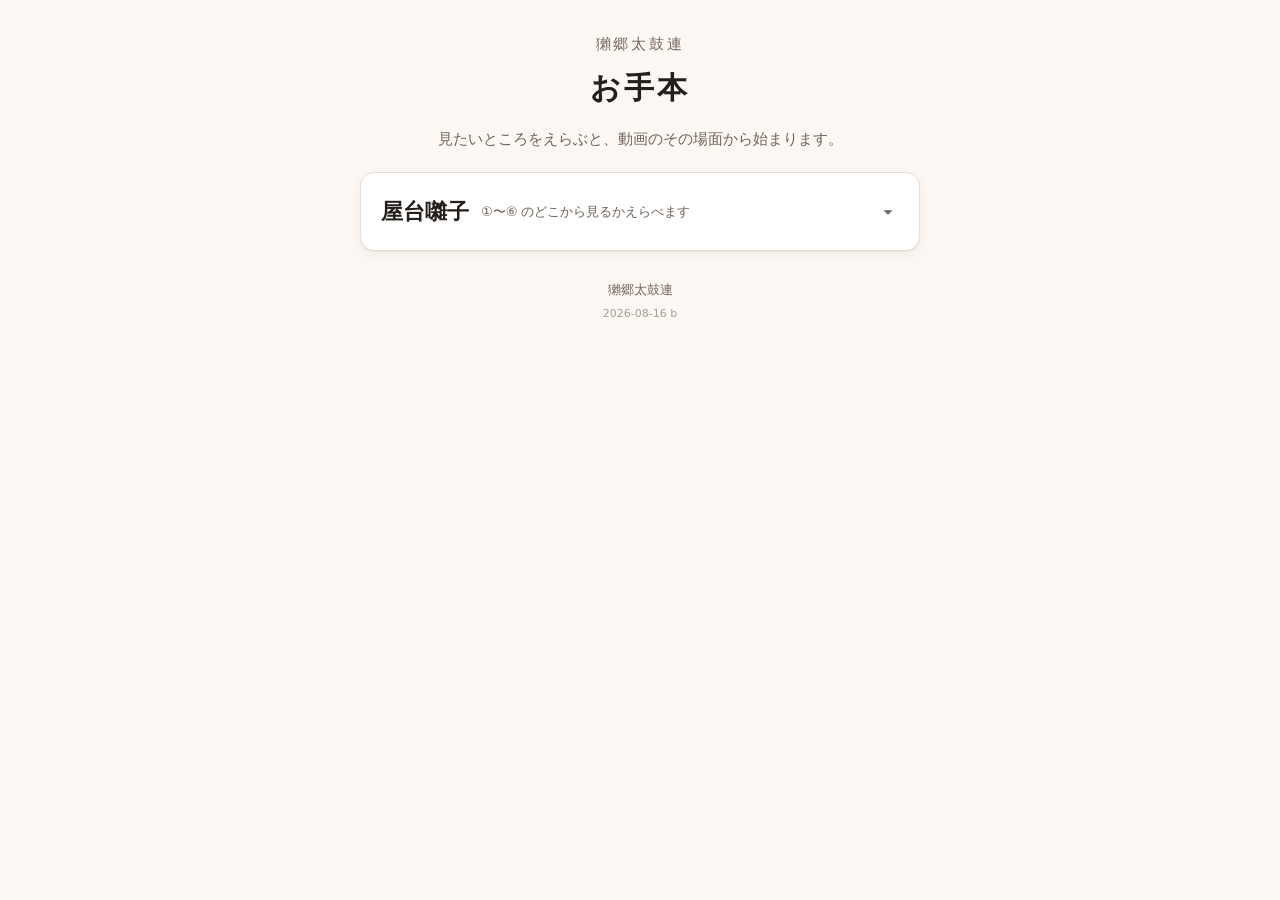
==== index.html @ 08d060cc "獺郷太鼓連 お手本ページ" ====
<!DOCTYPE html>
<html lang="ja">
<head>
<meta charset="UTF-8">
<meta name="viewport" content="width=device-width, initial-scale=1">
<title>獺郷太鼓連 お手本</title>
<meta name="description" content="獺郷太鼓連の練習用お手本動画。曲と節をえらぶと、動画の該当の場所から再生できます。">
<meta name="color-scheme" content="light dark">
<meta name="robots" content="noindex">
<link rel="icon" href="data:image/svg+xml,<svg xmlns='http://www.w3.org/2000/svg' viewBox='0 0 32 32'><text y='26' font-size='26'>🥁</text></svg>">

<style>
/* ============================================================
 * 獺郷太鼓連 お手本
 * 印刷した譜面のQRコードから開くページ。スマホで見る前提。
 * ============================================================ */

:root {
  --bg:       #fdf8f3;
  --surface:  #ffffff;
  --text:     #241f1b;
  --muted:    #6d635a;
  --line:     #e7dbcf;
  --accent:   #c0392b;
  --accent-tx:#ffffff;
  --chip:     #fbf1e8;
  --chip-line:#e0cdb9;
  --shadow:   0 1px 2px rgba(60,40,20,.06), 0 4px 16px rgba(60,40,20,.05);
  --radius:   14px;
}

@media (prefers-color-scheme: dark) {
  :root {
    --bg:       #17140f;
    --surface:  #211d17;
    --text:     #f2ebe2;
    --muted:    #a79c8f;
    --line:     #3a332a;
    --accent:   #e8705f;
    --accent-tx:#1a1410;
    --chip:     #2b251d;
    --chip-line:#463d31;
    --shadow:   0 1px 2px rgba(0,0,0,.3), 0 4px 16px rgba(0,0,0,.25);
  }
}

* { box-sizing: border-box; }

html { -webkit-text-size-adjust: 100%; }

body {
  margin: 0;
  padding: 0 16px 64px;
  background: var(--bg);
  color: var(--text);
  font-family: system-ui, -apple-system, "Hiragino Sans",
               "Hiragino Kaku Gothic ProN", "BIZ UDPGothic",
               "Noto Sans JP", "Yu Gothic", Meiryo, sans-serif;
  font-size: 17px;
  line-height: 1.7;
  /* スマホでタップしたときの青いハイライトを消す */
  -webkit-tap-highlight-color: transparent;
}

.wrap { max-width: 560px; margin: 0 auto; }

/* ---------------- 見出し ---------------- */
header {
  padding: 32px 4px 20px;
  text-align: center;
}
.ren {
  margin: 0;
  font-size: 15px;
  letter-spacing: .18em;
  color: var(--muted);
}
h1 {
  margin: 4px 0 0;
  font-size: 30px;
  letter-spacing: .1em;
  font-weight: 700;
}
.lead {
  margin: 14px 0 0;
  font-size: 15px;
  color: var(--muted);
}

/* ---------------- お知らせ（動画が未公開のあいだ） ---------------- */
.notice {
  margin: 0 0 20px;
  padding: 12px 16px;
  border: 1px solid var(--chip-line);
  border-radius: var(--radius);
  background: var(--chip);
  font-size: 14px;
  color: var(--muted);
}
.notice[hidden] { display: none; }

/* ---------------- 曲（開いたり閉じたりする） ---------------- */
.song {
  background: var(--surface);
  border: 1px solid var(--line);
  border-radius: var(--radius);
  box-shadow: var(--shadow);
  overflow: hidden;
  margin-bottom: 16px;
}

/* summary は display:list-item のままにする。
   flex を直接掛けると list-item でなくなり、Chrome が
   「開閉できる要素」という意味づけを落として読み上げに出なくなる。
   並べたい中身は中の .summary-row 側で flex にする。 */
.song > summary {
  display: list-item;
  list-style: none;
  padding: 20px;
  font-size: 22px;
  font-weight: 700;
  cursor: pointer;
  user-select: none;
}
.song > summary::marker { content: ''; }
/* Safari の三角を消す */
.song > summary::-webkit-details-marker { display: none; }

.summary-row {
  display: flex;
  align-items: center;
  gap: 12px;
}

.song > summary:focus-visible {
  outline: 3px solid var(--accent);
  outline-offset: -3px;
}

/* 右端の ▼。開くと回る */
.caret {
  margin-left: auto;
  flex: none;
  width: 22px; height: 22px;
  color: var(--muted);
  transition: transform .18s ease;
}
.song[open] .caret { transform: rotate(180deg); }

.song-hint {
  font-size: 13px;
  font-weight: 400;
  color: var(--muted);
}

.song-body {
  padding: 0 20px 8px;
  border-top: 1px solid var(--line);
}

/* ---------------- ①〜⑥ の行 ---------------- */
.sec {
  display: flex;
  align-items: center;
  gap: 12px;
  flex-wrap: wrap;
  padding: 16px 0;
  border-bottom: 1px solid var(--line);
}
.sec:last-child { border-bottom: none; }

.sec-name {
  flex: 1 1 8em;
  min-width: 8em;
  font-size: 18px;
  font-weight: 700;
}
.sec-num {
  color: var(--accent);
  margin-right: 2px;
}

/* ---------------- 動画へのボタン ---------------- */
.parts { display: flex; gap: 8px; flex: none; }

.go {
  display: inline-flex;
  align-items: center;
  justify-content: center;
  gap: 6px;
  min-height: 46px;
  padding: 0 16px;
  border: 1px solid var(--chip-line);
  border-radius: 999px;
  background: var(--chip);
  color: var(--text);
  font: inherit;
  font-size: 15px;
  font-weight: 700;
  text-decoration: none;
  white-space: nowrap;
  transition: background .12s ease, border-color .12s ease;
}
.go:hover { background: var(--surface); border-color: var(--accent); }
.go:active { transform: translateY(1px); }
.go:focus-visible { outline: 3px solid var(--accent); outline-offset: 2px; }

.go .play {
  width: 15px; height: 15px;
  flex: none;
  color: var(--accent);
}

/* まだ動画が無いところ。押せないことが見て分かるようにする */
.go.off {
  background: transparent;
  border-style: dashed;
  color: var(--muted);
  cursor: not-allowed;
}
.go.off:hover { border-color: var(--chip-line); background: transparent; }
.go.off .play { display: none; }

/* ---------------- 通し ---------------- */
.full {
  display: flex;
  align-items: center;
  gap: 12px;
  flex-wrap: wrap;
  padding: 16px 0 20px;
  border-top: 2px solid var(--line);
}
.full-name { flex: 1 1 10em; font-size: 17px; font-weight: 700; }
.full-name small {
  display: block;
  font-size: 13px;
  font-weight: 400;
  color: var(--muted);
}
.full .go {
  background: var(--accent);
  border-color: var(--accent);
  color: var(--accent-tx);
}
.full .go .play { color: currentColor; }
.full .go:hover { background: var(--accent); filter: brightness(1.08); }
.full .go.off {
  background: transparent;
  border-color: var(--chip-line);
  color: var(--muted);
}
.full .go.off:hover { filter: none; }

footer {
  margin-top: 28px;
  text-align: center;
  font-size: 13px;
  color: var(--muted);
}
/* どの版を見ているかの目印。控えめに */
.ver {
  display: block;
  margin-top: 4px;
  font-size: 11px;
  opacity: .6;
}

/* 画面が狭いとき、ボタンを名前の下へ回す */
@media (max-width: 400px) {
  .sec-name { flex-basis: 100%; }
  .parts { width: 100%; }
  .go { flex: 1; }
}
</style>
</head>

<body>
<div class="wrap">

  <header>
    <p class="ren">獺郷太鼓連</p>
    <h1>お手本</h1>
    <p class="lead">見たいところをえらぶと、動画のその場面から始まります。</p>
  </header>

  <p class="notice" id="notice" hidden></p>

  <main id="songs"></main>

  <footer>獺郷太鼓連<span class="ver" id="ver"></span></footer>

</div>

<script>
/* ============================================================
 * ★ここだけ直せば中身が変わります
 * ============================================================ */

/* ------------------------------------------------------------
 * 1) 動画。YouTube の ID を書きます
 *
 *    URL が https://youtu.be/AbCdEfGh123 なら、ID は AbCdEfGh123
 *    （https://www.youtube.com/watch?v=AbCdEfGh123 の v= のうしろも同じ）
 *
 *    限定公開（Unlisted）でOK。URL を知っている人は誰でも見られます。
 *    ※「非公開（Private）」にすると本人しか見られないので注意
 *
 *    id が '' のあいだは、そのボタンは押せない見た目になります。
 * ------------------------------------------------------------ */
/* ページ下に小さく出る版の表示。中身を直したらここの日付を変えます。
   「直したのに変わらない」とき、ブラウザが古い版を見ているのかを
   目で確かめられるようにするためのものです。 */
var VERSION = '2026-08-16 b';

var VIDEOS = {
  /* 小太鼓・大太鼓・通しを1本につないだもの（全10分50秒）。
     中身の並びは 小太鼓 0:00〜 / 大太鼓 2:44〜 / 通し 6:31〜 */
  otehon: { id: 'Ej1aBPrE3qo', note: '屋台囃子 お手本（10分50秒）' }
};

/* ------------------------------------------------------------
 * 2) パート。ボタンの並び順はこの順番になります
 *
 *    key   … 下の SONGS の at で使う名前
 *    video … どの動画を見るか（上の VIDEOS の名前）
 *
 *    いまは1本の動画の中に全部入っているので video は同じですが、
 *    パートごとに別の動画にしたくなったら video を変えるだけです。
 * ------------------------------------------------------------ */
var PARTS = [
  { key: 'kodaiko', video: 'otehon', label: '小太鼓' },
  { key: 'odaiko',  video: 'otehon', label: '大太鼓' }
];

/* ------------------------------------------------------------
 * 3) 曲と節
 *
 *    at は「動画の頭から何秒のところか」。動画1本の中の位置なので、
 *    大太鼓は 2分44秒（164秒）を足した数になっています。
 *    動画をつなぎ直したら、ここの数字も直します。
 *
 *    ここの数字は YouTube の説明欄のチャプター（youtube-説明欄.txt）と
 *    同じにしてあります。**片方だけ直すとずれます。**
 *
 *    曲を増やすときは、この配列に同じ形のものを足すだけです。
 * ------------------------------------------------------------ */
var SONGS = [
  {
    name: '屋台囃子',
    hint: '①〜⑥ のどこから見るかえらべます',
    sections: [
      /*                          小太鼓 0:00〜      大太鼓 2:44〜   */
      { num: '①', name: 'ぶっつけ', at: { kodaiko:   0, odaiko: 164 } },
      { num: '②', name: '地',       at: { kodaiko:  18, odaiko: 183 } },
      { num: '③', name: 'かえ違い', at: { kodaiko:  34, odaiko: 262 } },
      { num: '④', name: '乱拍子',   at: { kodaiko:  62, odaiko: 290 } },
      { num: '⑤', name: '刻み',     at: { kodaiko: 118, odaiko: 343 } },
      /* ⑥だけ実際の頭より3秒early。⑥切りは8秒しかなく、YouTubeの
         「全チャプター10秒以上」を満たさないため章の側を早めてある。
         ボタンもそこに合わせて、章の境目にぴったり飛ぶようにしている */
      { num: '⑥', name: '切り',     at: { kodaiko: 153, odaiko: 380 } }
    ],
    /* 通し。同じ動画の 6分31秒（391秒）から。いらない曲では消してかまいません */
    full: { video: 'otehon', at: 391, label: '通しで見る', note: 'さいしょから おわりまで' }
  }
];

/* ============================================================
 * ここから下は、ふだん直しません
 * ============================================================ */
(function () {
  'use strict';

  var SVGNS = 'http://www.w3.org/2000/svg';

  function el(tag, cls, text) {
    var n = document.createElement(tag);
    if (cls) n.className = cls;
    if (text != null) n.textContent = text;
    return n;
  }

  /* アイコンは画像ファイルにせず、その場で描く（読み込みを待たせない） */
  function icon(cls, d) {
    var s = document.createElementNS(SVGNS, 'svg');
    s.setAttribute('viewBox', '0 0 24 24');
    s.setAttribute('aria-hidden', 'true');
    s.setAttribute('focusable', 'false');
    s.setAttribute('class', cls);
    var p = document.createElementNS(SVGNS, 'path');
    p.setAttribute('d', d);
    p.setAttribute('fill', 'currentColor');
    s.appendChild(p);
    return s;
  }
  function playIcon() { return icon('play', 'M8 5v14l11-7z'); }
  function caretIcon() { return icon('caret', 'M7 10l5 5 5-5z'); }

  /* 動画があるか。ID が空のあいだは「準備中」にする */
  function ready(key) {
    return !!(VIDEOS[key] && VIDEOS[key].id);
  }

  /* YouTube の「◯秒から再生」の URL。
     説明欄のチャプターと同じ時刻を指すので、飛んだ先で
     その章が選ばれた状態になる。 */
  function urlAt(key, sec) {
    var id = VIDEOS[key].id;
    return 'https://www.youtube.com/watch?v=' + id
         + (sec > 0 ? '&t=' + Math.floor(sec) + 's' : '');
  }

  function mmss(sec) {
    var m = Math.floor(sec / 60), s = Math.floor(sec % 60);
    return m + ':' + (s < 10 ? '0' : '') + s;
  }

  /* 動画へ飛ぶボタン。まだ動画が無ければ、押せない見た目の span を返す */
  function goButton(videoKey, label, sec, aria) {
    if (!ready(videoKey)) {
      var off = el('span', 'go off', label);
      off.setAttribute('role', 'link');
      off.setAttribute('aria-disabled', 'true');
      /* どれが準備中なのかを読み上げにも出す。
         title だけだと全部「準備中です」としか読まれない */
      off.setAttribute('aria-label', aria + '（準備中）');
      off.title = '準備中です';
      return off;
    }
    var a = el('a', 'go');
    a.href = urlAt(videoKey, sec);
    a.target = '_blank';
    a.rel = 'noopener';
    a.appendChild(playIcon());
    a.appendChild(el('span', null, label));
    a.setAttribute('aria-label', aria);
    return a;
  }

  function renderSection(s) {
    var row = el('div', 'sec');

    var name = el('div', 'sec-name');
    name.appendChild(el('span', 'sec-num', s.num));
    name.appendChild(el('span', null, s.name));
    row.appendChild(name);

    var parts = el('div', 'parts');
    PARTS.forEach(function (p) {
      var sec = s.at[p.key];
      /* その節にそのパートが無いときは、ボタンを出さない */
      if (sec == null) return;
      parts.appendChild(goButton(
        p.video, p.label, sec,
        s.num + s.name + '　' + p.label + '　' + mmss(sec) + 'から再生'
      ));
    });
    row.appendChild(parts);

    return row;
  }

  function renderSong(song) {
    var d = el('details', 'song');

    var sm = el('summary');
    var row = el('span', 'summary-row');
    row.appendChild(el('span', null, song.name));
    if (song.hint) row.appendChild(el('span', 'song-hint', song.hint));
    row.appendChild(caretIcon());
    sm.appendChild(row);
    d.appendChild(sm);

    var body = el('div', 'song-body');
    song.sections.forEach(function (s) { body.appendChild(renderSection(s)); });

    if (song.full) {
      var f = el('div', 'full');
      var fname = el('div', 'full-name');
      fname.appendChild(el('span', null, song.name + '　通し'));
      if (song.full.note) fname.appendChild(el('small', null, song.full.note));
      f.appendChild(fname);
      f.appendChild(goButton(
        song.full.video, song.full.label, song.full.at || 0,
        song.name + '　通しで見る'
      ));
      body.appendChild(f);
    }

    d.appendChild(body);
    return d;
  }

  /* まだ用意できていない動画があれば、上に一言出す。
     ボタンだけ押せないと「壊れている」と思われるため */
  function renderNotice() {
    var pending = Object.keys(VIDEOS).filter(function (k) { return !ready(k); });
    var n = document.getElementById('notice');
    if (!pending.length) { n.hidden = true; return; }

    n.hidden = false;
    n.textContent = (pending.length === Object.keys(VIDEOS).length)
      ? '動画はいま準備中です。用意ができしだい、ここから見られるようになります。'
      : '点線のボタンは、まだ動画の準備中です。';
  }

  var root = document.getElementById('songs');
  SONGS.forEach(function (song) { root.appendChild(renderSong(song)); });
  renderNotice();

  var ver = document.getElementById('ver');
  if (ver) ver.textContent = VERSION;
})();
</script>
</body>
</html>
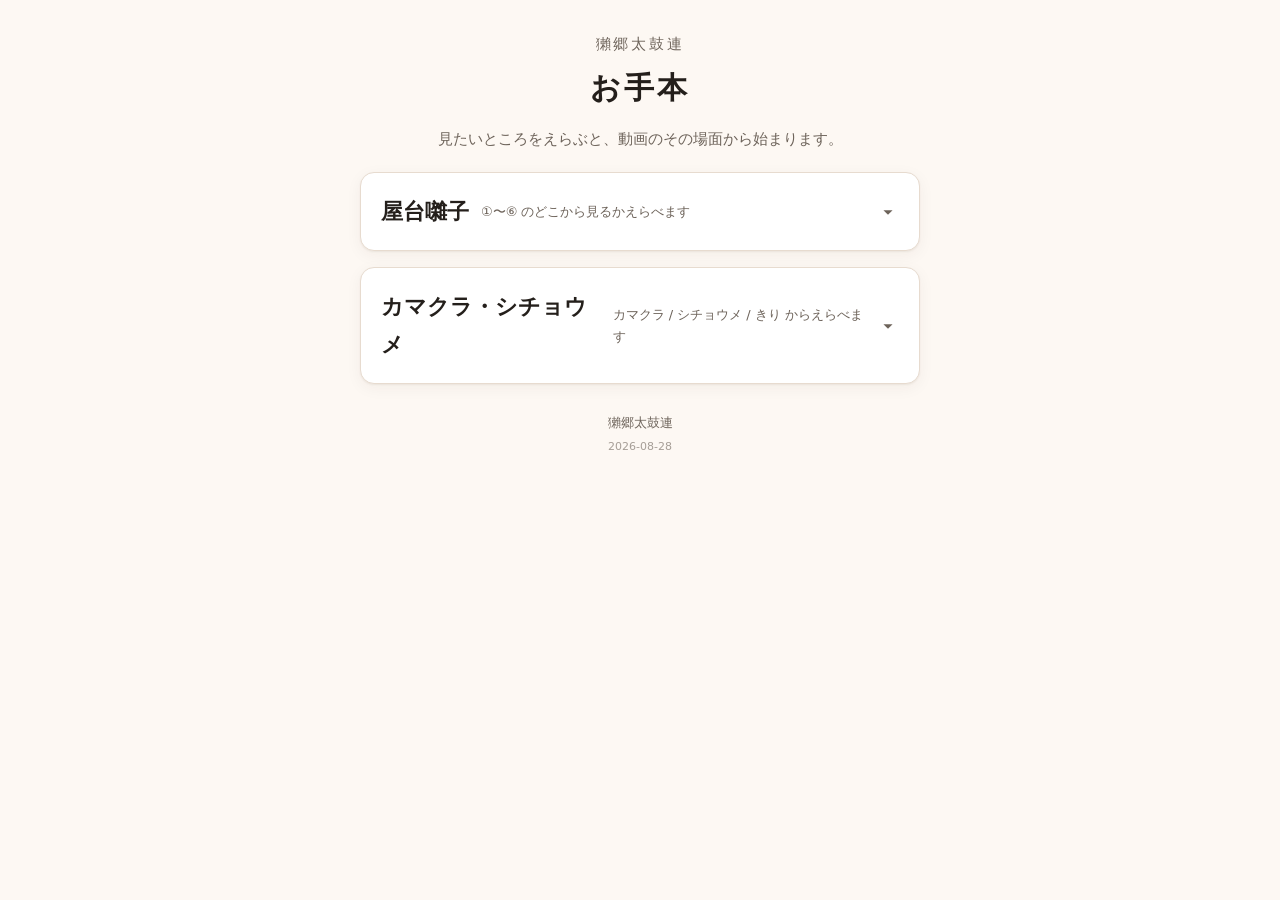
==== commit 7a60fa59: "カマクラ・シチョウメを追加 屋台囃子の下に「カマクラ・シチョウメ」の欄を足した。 まとまりは カマクラ / シチョウメ / きり の3つで、それぞれ小太鼓と大太鼓、 それに通し。リンクは7本。動画は " ====
--- a/index.html
+++ b/index.html
@@ -310,12 +310,16 @@
 /* ページ下に小さく出る版の表示。中身を直したらここの日付を変えます。
    「直したのに変わらない」とき、ブラウザが古い版を見ているのかを
    目で確かめられるようにするためのものです。 */
-var VERSION = '2026-08-16 b';
+var VERSION = '2026-08-28';
 
 var VIDEOS = {
   /* 小太鼓・大太鼓・通しを1本につないだもの（全10分50秒）。
      中身の並びは 小太鼓 0:00〜 / 大太鼓 2:44〜 / 通し 6:31〜 */
-  otehon: { id: 'Ej1aBPrE3qo', note: '屋台囃子 お手本（10分50秒）' }
+  otehon: { id: 'Ej1aBPrE3qo', note: '屋台囃子 お手本（10分50秒）' },
+
+  /* カマクラ・シチョウメ（全8分04秒）。
+     中身の並びは 小太鼓 0:00〜 / 大太鼓 2:54〜 / 通し 5:39〜 */
+  kamakura: { id: 'MwfvVvIy2yA', note: 'カマクラ・シチョウメ お手本（8分04秒）' }
 };
 
 /* ------------------------------------------------------------
@@ -324,8 +328,9 @@
  *    key   … 下の SONGS の at で使う名前
  *    video … どの動画を見るか（上の VIDEOS の名前）
  *
- *    いまは1本の動画の中に全部入っているので video は同じですが、
- *    パートごとに別の動画にしたくなったら video を変えるだけです。
+ *    video はこの曲の既定です。**曲ごとに別の動画を使うときは、
+ *    下の SONGS にその曲の video を書けば、そちらが優先されます。**
+ *    （カマクラ・シチョウメがそうしています）
  * ------------------------------------------------------------ */
 var PARTS = [
   { key: 'kodaiko', video: 'otehon', label: '小太鼓' },
@@ -362,6 +367,33 @@
     ],
     /* 通し。同じ動画の 6分31秒（391秒）から。いらない曲では消してかまいません */
     full: { video: 'otehon', at: 391, label: '通しで見る', note: 'さいしょから おわりまで' }
+  },
+
+  {
+    name: 'カマクラ・シチョウメ',
+    hint: 'カマクラ / シチョウメ / きり からえらべます',
+    /* ★この曲だけ別の動画。ここに書くと PARTS の video より優先されます */
+    video: 'kamakura',
+    /* この曲は ①〜⑥ のような番号を使いません（譜面も番号をやめたため）。
+       num を書かなければ、名前だけが出ます。
+
+       小太鼓は 1本の流れを ぶっつけ→地→あがり→（シチョウメの）地→タマ→きり と
+       撮ってあるので、節の頭から押すとそのまま先へ続けて見られます。
+         ・カマクラ  小太鼓 0:00  … ぶっつけ→地→あがり
+         ・シチョウメ 小太鼓 1:07  … 地→タマ（あがりの直後がシチョウメの地）
+         ・きり     小太鼓 2:33
+       大太鼓は 節ごとに 1本ずつ撮ってある。
+
+       ★ここの秒数は youtube-説明欄-カマクラシチョウメ.txt の章と同じ。
+         片方だけ直すとずれます。 */
+    sections: [
+      /*                       小太鼓 0:00〜      大太鼓 2:54〜   */
+      { name: 'カマクラ',   at: { kodaiko:   0, odaiko: 174 } },
+      { name: 'シチョウメ', at: { kodaiko:  67, odaiko: 239 } },
+      { name: 'きり',       at: { kodaiko: 153, odaiko: 321 } }
+    ],
+    /* 通し。同じ動画の 5分39秒（339秒）から */
+    full: { video: 'kamakura', at: 339, label: '通しで見る', note: 'さいしょから おわりまで' }
   }
 ];
 
@@ -437,11 +469,12 @@
     return a;
   }
 
-  function renderSection(s) {
+  function renderSection(s, song) {
     var row = el('div', 'sec');
 
     var name = el('div', 'sec-name');
-    name.appendChild(el('span', 'sec-num', s.num));
+    /* 番号を使わない曲もある。空の span を作ると余白だけ残るので作らない */
+    if (s.num) name.appendChild(el('span', 'sec-num', s.num));
     name.appendChild(el('span', null, s.name));
     row.appendChild(name);
 
@@ -450,9 +483,10 @@
       var sec = s.at[p.key];
       /* その節にそのパートが無いときは、ボタンを出さない */
       if (sec == null) return;
+      /* 曲に video が書いてあれば、そちらを使う（曲ごとに動画が違う場合） */
       parts.appendChild(goButton(
-        p.video, p.label, sec,
-        s.num + s.name + '　' + p.label + '　' + mmss(sec) + 'から再生'
+        (song && song.video) || p.video, p.label, sec,
+        (s.num || '') + s.name + '　' + p.label + '　' + mmss(sec) + 'から再生'
       ));
     });
     row.appendChild(parts);
@@ -472,7 +506,7 @@
     d.appendChild(sm);
 
     var body = el('div', 'song-body');
-    song.sections.forEach(function (s) { body.appendChild(renderSection(s)); });
+    song.sections.forEach(function (s) { body.appendChild(renderSection(s, song)); });
 
     if (song.full) {
       var f = el('div', 'full');
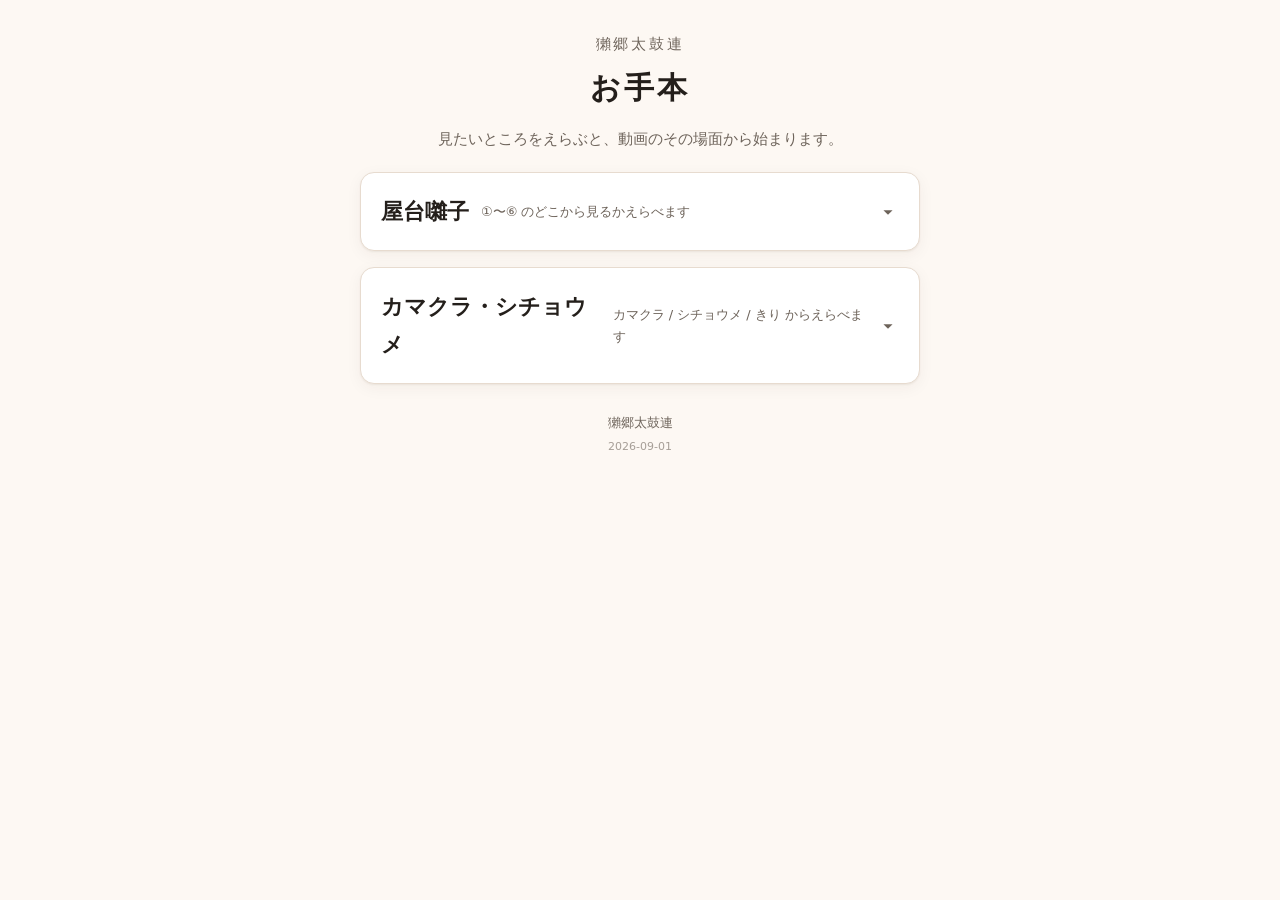
==== commit eba8eb94: "譜面プリントのボタンを足し、譜面メーカーを公開 各曲の「通し」の下に「譜面プリント」の行を足した。押すと譜面メーカーの ページが開き、そこで「印刷 / PDF」を押せば A4横2ページ（両面で1枚）を" ====
--- a/index.html
+++ b/index.html
@@ -231,6 +231,9 @@
   border-top: 2px solid var(--line);
 }
 .full-name { flex: 1 1 10em; font-size: 17px; font-weight: 700; }
+
+/* 譜面プリントの行。通しの行と見分けがつくよう、区切りを点線にする */
+.print-row { border-top-style: dashed; padding-top: 14px; }
 .full-name small {
   display: block;
   font-size: 13px;
@@ -310,7 +313,7 @@
 /* ページ下に小さく出る版の表示。中身を直したらここの日付を変えます。
    「直したのに変わらない」とき、ブラウザが古い版を見ているのかを
    目で確かめられるようにするためのものです。 */
-var VERSION = '2026-08-28';
+var VERSION = '2026-09-01';
 
 var VIDEOS = {
   /* 小太鼓・大太鼓・通しを1本につないだもの（全10分50秒）。
@@ -349,6 +352,29 @@
  *
  *    曲を増やすときは、この配列に同じ形のものを足すだけです。
  * ------------------------------------------------------------ */
+/* ------------------------------------------------------------
+ * 4) 譜面プリント
+ *
+ *    曲の `print.url` に、譜面メーカーの置き場所を書きます。
+ *    このページと同じところに置いてあるので `yatai/` のような
+ *    相対パスでOK（公開先が変わってもついてきます）。
+ *
+ *    飛び先は **PDFではなく譜面メーカーのページ**です。
+ *    PDFだと中身を書き換えられないため。ページなら
+ *      ・そのまま「印刷 / PDF」で 元のプリントを刷る
+ *      ・文章を書き換えて 自分専用にしてから刷る
+ *      ・「文章をもどす」で 元にもどす
+ *    が全部できます。
+ *
+ *    ★書き換えは、その人の端末の中（localStorage）だけに残ります。
+ *      サーバーには送られないので、**誰かが消しても他の人には影響しません。**
+ * ------------------------------------------------------------ */
+/* ★「2枚」と書かない。実際は**両面印刷で1枚**にして配っている。
+     片面で刷る人もいるので「2ページ」と両方を書く。 */
+var PRINT_NOTE = 'A4横2ページ（両面印刷で1枚に収まります）。'
+               + 'スマホでも見られますが、画面の大きさの関係で文字が小さくなるので、'
+               + 'パソコンを推奨します。';
+
 var SONGS = [
   {
     name: '屋台囃子',
@@ -366,7 +392,9 @@
       { num: '⑥', name: '切り',     at: { kodaiko: 153, odaiko: 380 } }
     ],
     /* 通し。同じ動画の 6分31秒（391秒）から。いらない曲では消してかまいません */
-    full: { video: 'otehon', at: 391, label: '通しで見る', note: 'さいしょから おわりまで' }
+    full: { video: 'otehon', at: 391, label: '通しで見る', note: 'さいしょから おわりまで' },
+    /* 譜面プリント。このページと同じ場所に置いてある譜面メーカーへ */
+    print: { url: 'yatai/' }
   },
 
   {
@@ -393,7 +421,9 @@
       { name: 'きり',       at: { kodaiko: 153, odaiko: 321 } }
     ],
     /* 通し。同じ動画の 5分39秒（339秒）から */
-    full: { video: 'kamakura', at: 339, label: '通しで見る', note: 'さいしょから おわりまで' }
+    full: { video: 'kamakura', at: 339, label: '通しで見る', note: 'さいしょから おわりまで' },
+    /* 譜面プリント */
+    print: { url: 'kamakura/' }
   }
 ];
 
@@ -426,6 +456,11 @@
     return s;
   }
   function playIcon() { return icon('play', 'M8 5v14l11-7z'); }
+  /* 譜面プリントのボタン。プリンターの絵 */
+  function printIcon() {
+    return icon('play', 'M19 8H5c-1.66 0-3 1.34-3 3v6h4v4h12v-4h4v-6c0-1.66-1.34-3-3-3zm-3 '
+                      + '11H8v-5h8v5zm3-7c-.55 0-1-.45-1-1s.45-1 1-1 1 .45 1 1-.45 1-1 1zm-1-9H6v4h12V3z');
+  }
   function caretIcon() { return icon('caret', 'M7 10l5 5 5-5z'); }
 
   /* 動画があるか。ID が空のあいだは「準備中」にする */
@@ -521,6 +556,27 @@
       body.appendChild(f);
     }
 
+    /* ---- 譜面プリント ----
+       動画ではなくページへ飛ぶので goButton は使わない（準備中の作りが要らない） */
+    if (song.print) {
+      var p = el('div', 'full print-row');
+      var pname = el('div', 'full-name');
+      pname.appendChild(el('span', null, song.name + '　譜面プリント'));
+      pname.appendChild(el('small', null, PRINT_NOTE));
+      p.appendChild(pname);
+
+      var pa = el('a', 'go');
+      pa.href = song.print.url;
+      pa.target = '_blank';
+      pa.rel = 'noopener';
+      pa.appendChild(printIcon());
+      pa.appendChild(el('span', null, song.print.label || '譜面をひらく'));
+      pa.setAttribute('aria-label', song.name + '　譜面プリントをひらく');
+      p.appendChild(pa);
+
+      body.appendChild(p);
+    }
+
     d.appendChild(body);
     return d;
   }
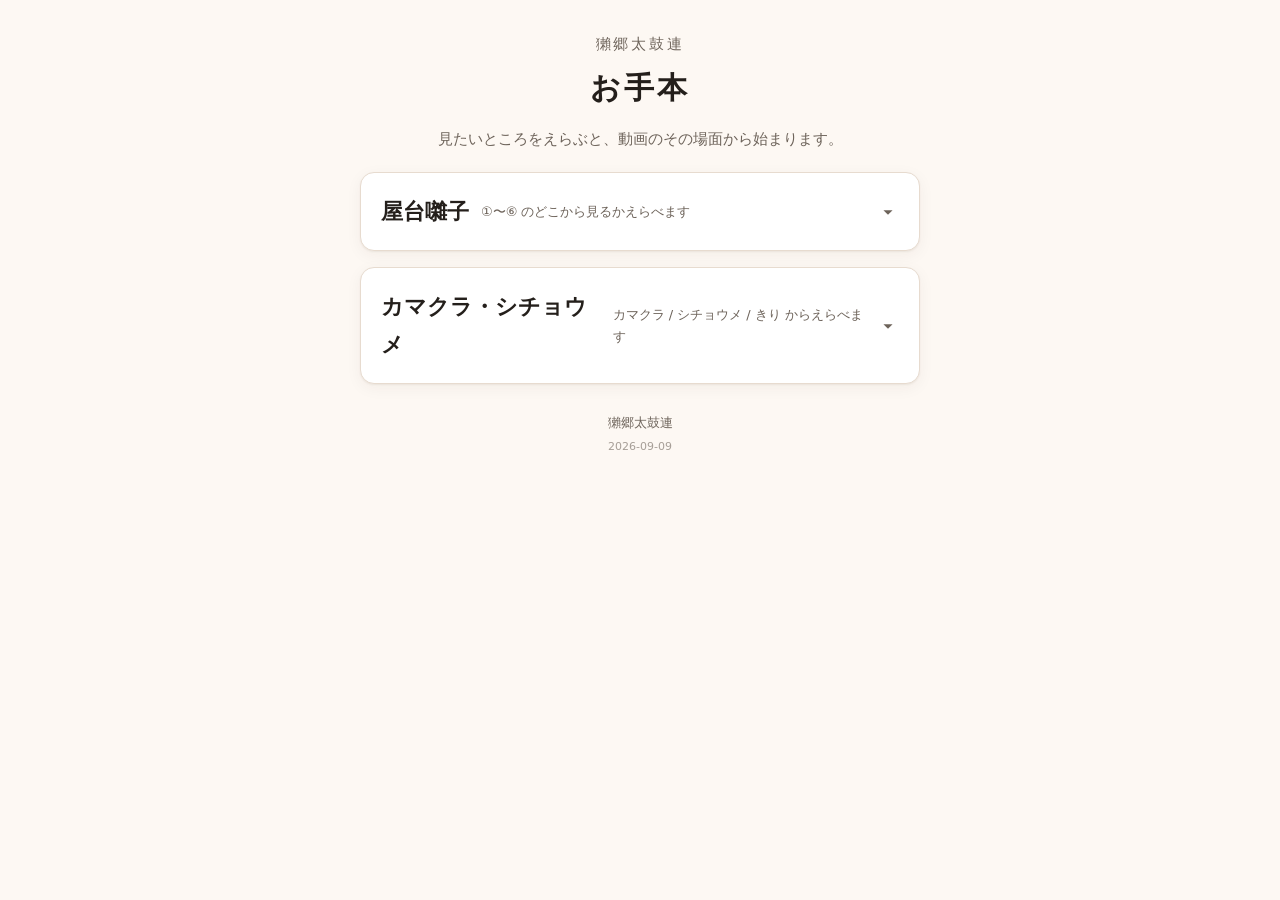
==== commit 8ac967bd: "屋台囃子に篠笛のお手本を追加 屋台囃子を開いた中、譜面プリントの下に「４と６本調子　篠笛」の 押すと開くボタンを置いた。開くと 5つの節に [4本調子][6本調子] の ボタンが出る（動画 QGTeW" ====
--- a/index.html
+++ b/index.html
@@ -145,13 +145,24 @@
   color: var(--muted);
   transition: transform .18s ease;
 }
-.song[open] .caret { transform: rotate(180deg); }
+/* ★ `>` が要る。曲の中にもう1つ開閉（篠笛）を入れたので、
+   子孫まで効く書き方だと、外側を開いただけで中の▼まで回ってしまう */
+.song[open] > summary .caret { transform: rotate(180deg); }
 
 .song-hint {
   font-size: 13px;
   font-weight: 400;
   color: var(--muted);
 }
+
+/* ---- 曲の中にぶら下げる開閉（屋台囃子の篠笛）----
+   外側と同じ「押すと開く」形。一回り小さくして、中のものだと分かるようにする */
+.song.sub {
+  box-shadow: none;
+  margin: 4px 0 16px;
+}
+.song.sub > summary { padding: 16px; font-size: 19px; }
+.song.sub > .song-body { padding: 0 16px 4px; }
 
 .song-body {
   padding: 0 20px 8px;
@@ -313,12 +324,16 @@
 /* ページ下に小さく出る版の表示。中身を直したらここの日付を変えます。
    「直したのに変わらない」とき、ブラウザが古い版を見ているのかを
    目で確かめられるようにするためのものです。 */
-var VERSION = '2026-09-01';
+var VERSION = '2026-09-09';
 
 var VIDEOS = {
   /* 小太鼓・大太鼓・通しを1本につないだもの（全10分50秒）。
      中身の並びは 小太鼓 0:00〜 / 大太鼓 2:44〜 / 通し 6:31〜 */
   otehon: { id: 'Ej1aBPrE3qo', note: '屋台囃子 お手本（10分50秒）' },
+
+  /* 篠笛の通しを2本つないだもの（全8分09秒）。
+     中身の並びは 4本調子 0:00〜 / 6本調子 4:20〜 */
+  fue: { id: 'QGTeWY22lCI', note: '屋台囃子 篠笛 通し（8分09秒）' },
 
   /* カマクラ・シチョウメ（全8分04秒）。
      中身の並びは 小太鼓 0:00〜 / 大太鼓 2:54〜 / 通し 5:39〜 */
@@ -393,6 +408,35 @@
     ],
     /* 通し。同じ動画の 6分31秒（391秒）から。いらない曲では消してかまいません */
     full: { video: 'otehon', at: 391, label: '通しで見る', note: 'さいしょから おわりまで' },
+
+    /* 篠笛。太鼓とは別の動画なので、**まるごと畳んだ開閉**にして
+       「譜面プリント」の下にぶら下げる（下の extras）。押すと屋台囃子と同じように開く。
+       ★ここの秒数は篠笛の動画の説明欄のチャプターと同じ。片方だけ直すとずれます。
+       ★笛には太鼓の②「地」にあたる節が無いので、節は5つ。番号は付けない
+         （②が抜けた ①③④⑤⑥ になって、かえって分かりにくいため）。
+       ★節の名前は動画に出るテロップと同じ字にしてある（太鼓側は「かえ違い」、
+         笛の動画は「かえ違え」）。 */
+    extras: [
+      {
+        name: '４と６本調子　篠笛',
+        hint: '4本調子 / 6本調子 からえらべます',
+        video: 'fue',
+        parts: [
+          { key: 'fue4', label: '4本調子' },
+          { key: 'fue6', label: '6本調子' }
+        ],
+        full: { at: 0, label: '通しで見る', note: '4本調子 → 6本調子 の順に つづけて' },
+        sections: [
+          /*                        4本調子 0:00〜     6本調子 4:20〜 */
+          { name: 'ぶっつけ', at: { fue4:   0, fue6: 260 } },
+          { name: 'かえ違え', at: { fue4:  38, fue6: 290 } },
+          { name: '乱拍子',   at: { fue4:  92, fue6: 339 } },
+          { name: '刻み',     at: { fue4: 166, fue6: 409 } },
+          { name: '切り',     at: { fue4: 237, fue6: 470 } }
+        ]
+      }
+    ],
+
     /* 譜面プリント。このページと同じ場所に置いてある譜面メーカーへ */
     print: { url: 'yatai/' }
   },
@@ -577,6 +621,65 @@
       body.appendChild(p);
     }
 
+    /* ---- 曲の中の、もう1つの開閉（篠笛）----
+       同じ曲でも動画が別なので、まるごと畳んで譜面プリントの下に置く。
+       押すと外側の曲と同じように開く。 */
+    if (song.extras) {
+      song.extras.forEach(function (ex) { body.appendChild(renderExtra(ex)); });
+    }
+
+    d.appendChild(body);
+    return d;
+  }
+
+  /* 曲の中にぶら下げる開閉。中身の作りは曲と同じ（節の行 → 通しの行）だが、
+     parts も動画もこの組の中だけで完結する */
+  function renderExtra(ex) {
+    var d = el('details', 'song sub');
+
+    var sm = el('summary');
+    var row = el('span', 'summary-row');
+    row.appendChild(el('span', null, ex.name));
+    if (ex.hint) row.appendChild(el('span', 'song-hint', ex.hint));
+    row.appendChild(caretIcon());
+    sm.appendChild(row);
+    d.appendChild(sm);
+
+    var body = el('div', 'song-body');
+
+    (ex.sections || []).forEach(function (s) {
+      var r = el('div', 'sec');
+      var nm = el('div', 'sec-name');
+      if (s.num) nm.appendChild(el('span', 'sec-num', s.num));
+      nm.appendChild(el('span', null, s.name));
+      r.appendChild(nm);
+
+      var parts = el('div', 'parts');
+      ex.parts.forEach(function (p) {
+        var sec = s.at[p.key];
+        if (sec == null) return;
+        parts.appendChild(goButton(
+          ex.video, p.label, sec,
+          ex.name + '　' + s.name + '　' + p.label + '　' + mmss(sec) + 'から再生'
+        ));
+      });
+      r.appendChild(parts);
+      body.appendChild(r);
+    });
+
+    if (ex.full) {
+      var f = el('div', 'full');
+      var fname = el('div', 'full-name');
+      fname.appendChild(el('span', null, ex.name + '　通し'));
+      if (ex.full.note) fname.appendChild(el('small', null, ex.full.note));
+      f.appendChild(fname);
+      f.appendChild(goButton(
+        ex.video, ex.full.label || '通しで見る', ex.full.at || 0,
+        ex.name + '　通しで見る'
+      ));
+      body.appendChild(f);
+    }
+
     d.appendChild(body);
     return d;
   }
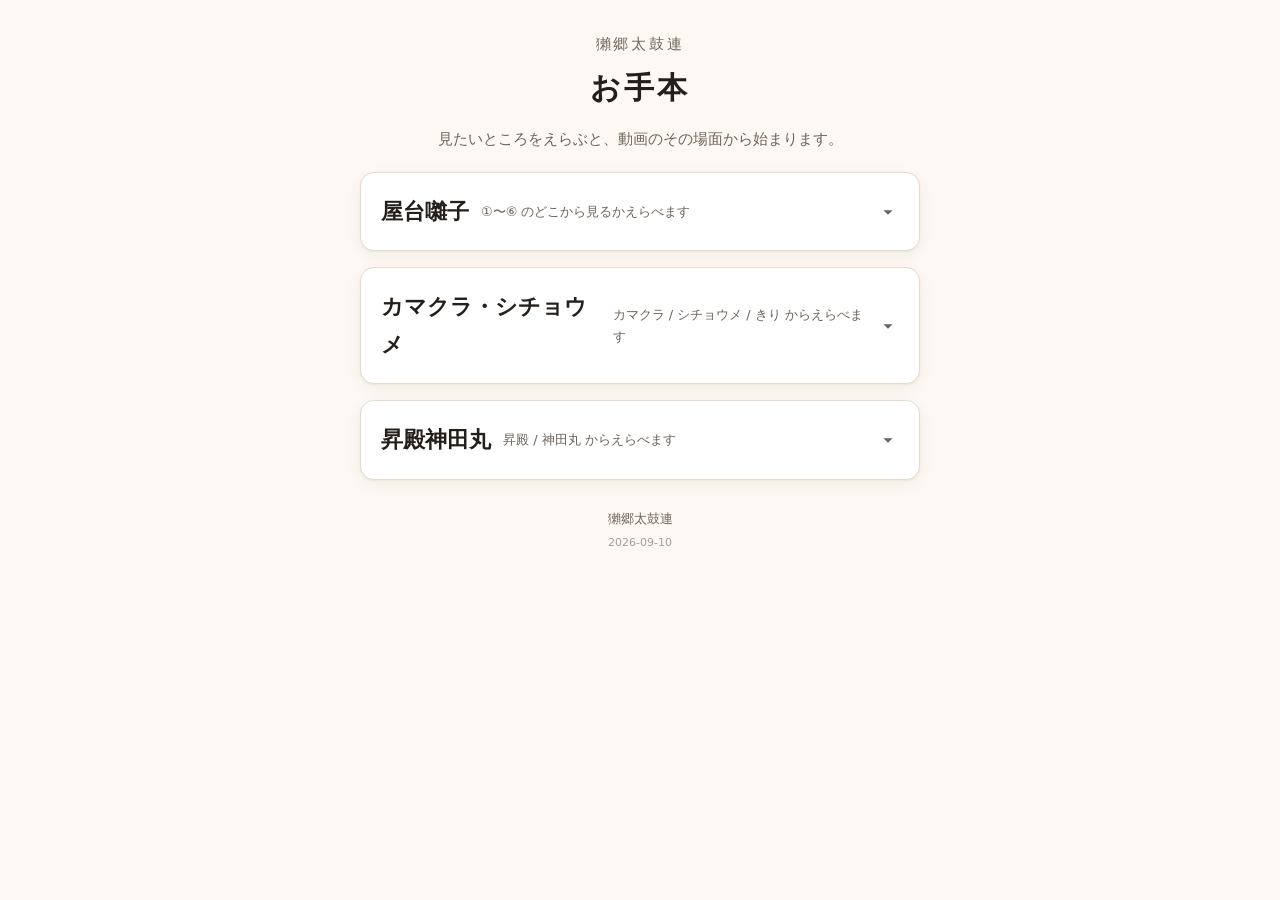
==== commit 3ddf50ae: "昇殿神田丸を追加（動画のボタンと譜面プリント） 動画 https://www.youtube.com/watch?v=hfD9wAccFLI （4分25秒） 小太鼓 0:00〜 / 大太鼓 1:55〜" ====
--- a/index.html
+++ b/index.html
@@ -324,7 +324,7 @@
 /* ページ下に小さく出る版の表示。中身を直したらここの日付を変えます。
    「直したのに変わらない」とき、ブラウザが古い版を見ているのかを
    目で確かめられるようにするためのものです。 */
-var VERSION = '2026-09-09';
+var VERSION = '2026-09-10';
 
 var VIDEOS = {
   /* 小太鼓・大太鼓・通しを1本につないだもの（全10分50秒）。
@@ -337,7 +337,14 @@
 
   /* カマクラ・シチョウメ（全8分04秒）。
      中身の並びは 小太鼓 0:00〜 / 大太鼓 2:54〜 / 通し 5:39〜 */
-  kamakura: { id: 'MwfvVvIy2yA', note: 'カマクラ・シチョウメ お手本（8分04秒）' }
+  kamakura: { id: 'MwfvVvIy2yA', note: 'カマクラ・シチョウメ お手本（8分04秒）' },
+
+  /* 昇殿神田丸（全4分25秒）。
+     中身の並びは 小太鼓 0:00〜 / 大太鼓 1:55〜。通しは入っていません。
+     ★小太鼓は縦、大太鼓は横で撮ってあるので、大太鼓は画面の中央に
+       黒帯つきで入っています（1本にまとめて3分を超えないと、YouTubeが
+       ショート扱いにして章が出ないため）。 */
+  shouden: { id: 'hfD9wAccFLI', note: '昇殿神田丸 お手本（4分25秒）' }
 };
 
 /* ------------------------------------------------------------
@@ -385,7 +392,10 @@
  *      サーバーには送られないので、**誰かが消しても他の人には影響しません。**
  * ------------------------------------------------------------ */
 /* ★「2枚」と書かない。実際は**両面印刷で1枚**にして配っている。
-     片面で刷る人もいるので「2ページ」と両方を書く。 */
+     片面で刷る人もいるので「2ページ」と両方を書く。
+
+   ★これは既定の文です。**枚数が違う曲は、その曲の print.note に書く**と
+     そちらが優先されます（昇殿神田丸は1ページなのでそうしています）。 */
 var PRINT_NOTE = 'A4横2ページ（両面印刷で1枚に収まります）。'
                + 'スマホでも見られますが、画面の大きさの関係で文字が小さくなるので、'
                + 'パソコンを推奨します。';
@@ -468,6 +478,36 @@
     full: { video: 'kamakura', at: 339, label: '通しで見る', note: 'さいしょから おわりまで' },
     /* 譜面プリント */
     print: { url: 'kamakura/' }
+  },
+
+  {
+    name: '昇殿神田丸',
+    hint: '昇殿 / 神田丸 からえらべます',
+    /* ★この曲も別の動画。ここに書くと PARTS の video より優先されます */
+    video: 'shouden',
+    /* この曲は ①〜⑥ のような番号を使いません（譜面も番号をやめたため）。
+
+       昇殿 → 神田丸 と続けて撮ってあるので、昇殿の頭から押すと
+       そのまま神田丸まで見られます。
+
+       ★通しは撮っていないので full を書いていません（書かなければ
+         「通しで見る」のボタンは出ません）。
+
+       ★ここの秒数は youtube-説明欄.txt の章と同じ。
+         片方だけ直すとずれます。 */
+    sections: [
+      /*                     小太鼓 0:00〜      大太鼓 1:55〜   */
+      { name: '昇殿',   at: { kodaiko:  0, odaiko: 115 } },
+      { name: '神田丸', at: { kodaiko: 50, odaiko: 198 } }
+    ],
+
+    /* 譜面プリント。この曲だけ **1ページ**（2026-09-10 に2枚目をやめた）ので、
+       既定の PRINT_NOTE ではなく note をここに書いて上書きする */
+    print: {
+      url: 'shouden/',
+      note: 'A4横1ページ。スマホでも見られますが、画面の大きさの関係で'
+          + '文字が小さくなるので、パソコンを推奨します。'
+    }
   }
 ];
 
@@ -606,7 +646,8 @@
       var p = el('div', 'full print-row');
       var pname = el('div', 'full-name');
       pname.appendChild(el('span', null, song.name + '　譜面プリント'));
-      pname.appendChild(el('small', null, PRINT_NOTE));
+      /* 曲ごとに枚数が違うので、print.note があればそちらを使う */
+      pname.appendChild(el('small', null, (song.print && song.print.note) || PRINT_NOTE));
       p.appendChild(pname);
 
       var pa = el('a', 'go');
